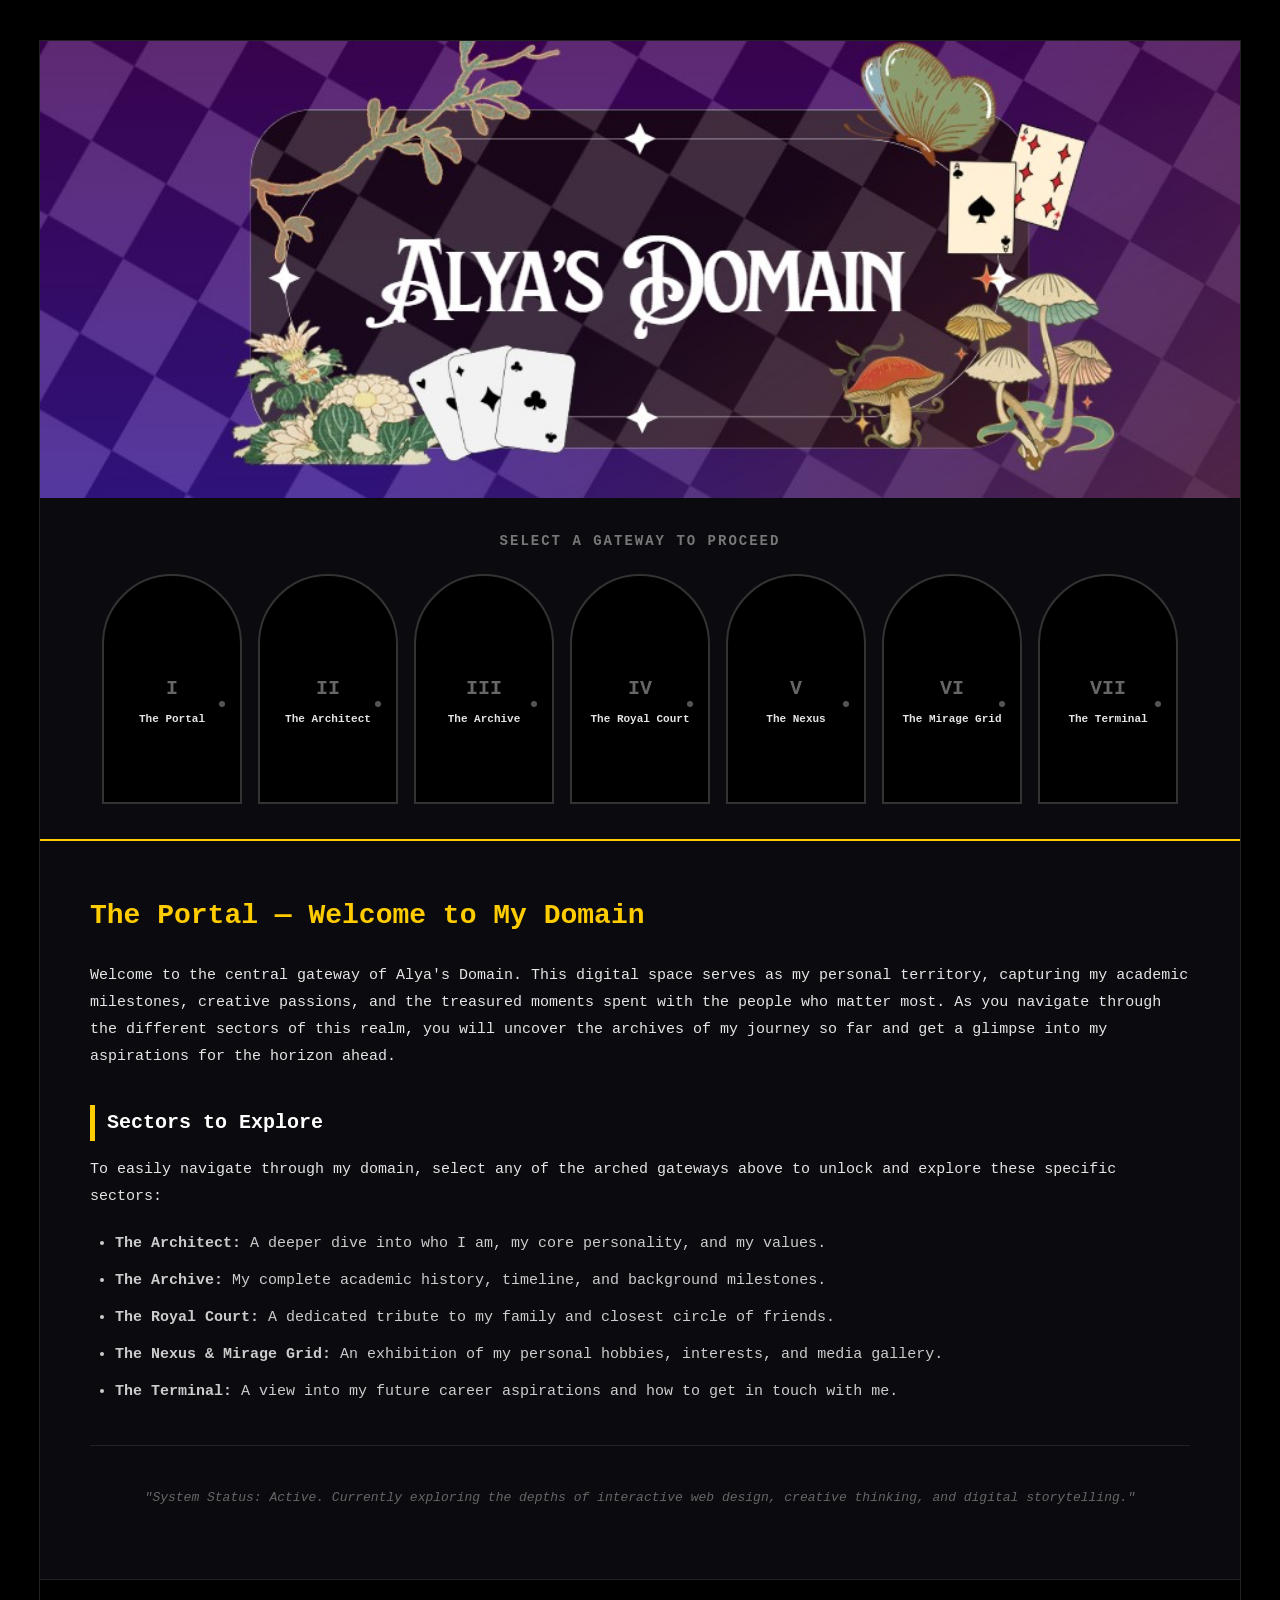
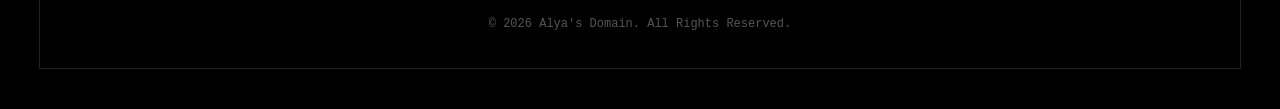
==== index.html @ 8f6d0d11 "Add files via upload first upload" ====
<?xml version="1.0" encoding="UTF-8"?>
<!DOCTYPE html PUBLIC "-//W3C//DTD XHTML 1.0 Strict//EN" "http://www.w3.org/TR/xhtml1/DTD/xhtml1-strict.dtd">
<html xmlns="http://www.w3.org/1999/xhtml" xml:lang="en" lang="en">
<head>
    <meta http-equiv="Content-Type" content="text/html; charset=UTF-8" />
    <title>Alya's Domain — The Portal</title>
    <link rel="stylesheet" type="text/css" href="style.css" />
</head>
<body>

    <!-- MAIN WRAPPER CONTAINER -->
    <div id="main-container">

        <!-- 1.0 HEADER AREA (UPDATED BANNER FILE NAME) -->
        <div id="header-area">
            <img src="banner.jpg" alt="Alya's Domain - Step Inside, My Whimsical World Awaits You" />
        </div>

        <!-- 2.0 ARCHED DOOR NAVIGATION MENU -->
        <div id="nav-container">
            <h2>Select a Gateway to Proceed</h2>
            
            <div id="doors-grid">
                <a href="index.html" class="door">
                    <span class="door-number">I</span>
                    <span class="door-title">The Portal</span>
                </a>
                
                <a href="about.html" class="door">
                    <span class="door-number">II</span>
                    <span class="door-title">The Architect</span>
                </a>
                
                <a href="education.html" class="door">
                    <span class="door-number">III</span>
                    <span class="door-title">The Archive</span>
                </a>
                
                <a href="family.html" class="door">
                    <span class="door-number">IV</span>
                    <span class="door-title">The Royal Court</span>
                </a>
                
                <a href="hobbies.html" class="door">
                    <span class="door-number">V</span>
                    <span class="door-title">The Nexus</span>
                </a>
                
                <a href="gallery.html" class="door">
                    <span class="door-number">VI</span>
                    <span class="door-title">The Mirage Grid</span>
                </a>
                
                <a href="contact.html" class="door">
                    <span class="door-number">VII</span>
                    <span class="door-title">The Terminal</span>
                </a>
            </div>
        </div>

        <!-- 3.0 MAIN CONTENT AREA -->
        <div id="content-area">
            <h1>The Portal — Welcome to My Domain</h1>
            
            <p>Welcome to the central gateway of Alya's Domain. This digital space serves as my personal territory, capturing my academic milestones, creative passions, and the treasured moments spent with the people who matter most. As you navigate through the different sectors of this realm, you will uncover the archives of my journey so far and get a glimpse into my aspirations for the horizon ahead.</p>

            <h2>Sectors to Explore</h2>
            <p>To easily navigate through my domain, select any of the arched gateways above to unlock and explore these specific sectors:</p>
            
            <ul>
                <li><strong>The Architect:</strong> A deeper dive into who I am, my core personality, and my values.</li>
                <li><strong>The Archive:</strong> My complete academic history, timeline, and background milestones.</li>
                <li><strong>The Royal Court:</strong> A dedicated tribute to my family and closest circle of friends.</li>
                <li><strong>The Nexus &amp; Mirage Grid:</strong> An exhibition of my personal hobbies, interests, and media gallery.</li>
                <li><strong>The Terminal:</strong> A view into my future career aspirations and how to get in touch with me.</li>
            </ul>

            <hr />

            <p class="status-text"><em>"System Status: Active. Currently exploring the depths of interactive web design, creative thinking, and digital storytelling."</em></p>
        </div>

        <!-- 4.0 FOOTER AREA -->
        <div id="footer-area">
            <p>&copy; 2026 Alya's Domain. All Rights Reserved.</p>
        </div>

    </div> <!-- End of main-container -->

</body>
</html>
---- style.css ----
@charset "UTF-8";

/* ==========================================================================
   1.0 GLOBAL STYLES & RESET (UPDATED FOR COURIER & PITCH-BLACK THEME)
   ========================================================================== */
html, body {
    margin: 0;
    padding: 0;
    background-color: #000000; /* Pure black outer background */
    color: #e5e5e5;            /* Stark typewriter silver-white text */
    font-family: 'Courier New', Courier, monospace; /* Monospaced typewriter font */
}

/* Main Centered Container Grid */
#main-container {
    max-width: 1200px;        
    width: 95%;               
    margin: 40px auto;        
    background-color: #0b0a0f; /* Dark charcoal interior body box for subtle contrast */
    border: 1px solid #222222; /* Clean, subtle border line */
    box-shadow: 0px 10px 40px rgba(0,0,0,0.9);
}

/* ==========================================================================
   2.0 HEADER AREA (BANNER)
   ========================================================================== */
#header-area {
    text-align: center;
    background-color: #000000;
}

#header-area img {
    width: 100%;
    height: auto;
    display: block;
}

/* ==========================================================================
   3.0 ARCHED DOOR NAVIGATION BAR
   ========================================================================== */
#nav-container {
    background-color: #0b0a0f;
    padding: 35px 15px;
    text-align: center;
    border-bottom: 2px solid #ffcc00; /* Signature gold border */
}

#nav-container h2 {
    color: #777777;
    font-size: 14px;
    text-transform: uppercase;
    letter-spacing: 2px;
    margin-top: 0;
    margin-bottom: 25px;
}

/* Flex layout to align all 7 doors side-by-side */
#doors-grid {
    display: flex;
    justify-content: center;
    gap: 16px;
    flex-wrap: wrap; 
}

/* Individual Arched Door Settings */
.door {
    display: flex;
    flex-direction: column;
    justify-content: center;
    align-items: center;
    
    width: 140px;
    height: 230px;
    background-color: #000000; /* Contrast door fill with background */
    border: 2px solid #333333;  
    
    /* Arched gateway style */
    border-radius: 100px 100px 0px 0px; 
    
    text-decoration: none;
    position: relative;
    cursor: pointer;
    padding-top: 25px;
    box-sizing: border-box;
    transition: all 0.4s cubic-bezier(0.25, 0.8, 0.25, 1);
}

/* Small Doorknob Detail */
.door::after {
    content: '';
    position: absolute;
    right: 15px;
    top: 55%;
    width: 6px;
    height: 6px;
    background-color: #555555;
    border-radius: 50%;
    transition: background-color 0.4s ease;
}

/* Text Element formatting inside doors */
.door-number {
    font-size: 20px;
    font-weight: bold;
    color: #666666;
    margin-bottom: 12px;
    transition: color 0.4s ease;
}

.door-title {
    font-size: 11px;
    font-weight: bold;
    color: #e5e5e5;
    text-align: center;
    padding: 0 6px;
    line-height: 1.4;
    transition: color 0.4s ease;
}

/* 3.1 INTERACTIVE HOVER ACTIONS (Secures Link Customization Marks) */
.door:hover {
    transform: translateY(-10px);    
    background-color: #111116;       
    border-color: #ffcc00;           /* Glowing gold arch trim */
    box-shadow: 0px 10px 20px rgba(255, 204, 0, 0.15);
}

.door:hover::after {
    background-color: #ffcc00;       
    box-shadow: 0 0 5px #ffcc00;
}

.door:hover .door-number {
    color: #ffcc00;
}

.door:hover .door-title {
    color: #ffffff;
    text-shadow: 0 0 5px rgba(255, 204, 0, 0.5);
}

.door:visited .door-number {
    opacity: 0.5; 
}

/* ==========================================================================
   4.0 MAIN CONTENT LAYOUT
   ========================================================================== */
#content-area {
    padding: 50px;
    line-height: 1.8;
}

#content-area h1 {
    color: #ffcc00; /* Gold headline accent */
    font-size: 28px;
    font-weight: bold;
    margin-top: 0;
    margin-bottom: 20px;
}

#content-area h2 {
    color: #ffffff;
    font-size: 20px;
    font-weight: bold;
    margin-top: 35px;
    margin-bottom: 15px;
    border-left: 5px solid #ffcc00;
    padding-left: 12px;
}

#content-area p {
    font-size: 15px;
    margin-bottom: 20px;
}

/* Bullet List Structuring */
#content-area ul {
    margin-bottom: 30px;
    padding-left: 25px;
}

#content-area li {
    font-size: 15px;
    margin-bottom: 10px;
    color: #cccccc;
}

#content-area hr {
    border: 0;
    height: 1px;
    background: #222222;
    margin: 40px 0;
}

.status-text {
    color: #666666 !important;
    font-size: 13px !important;
    text-align: center;
}

/* ==========================================================================
   5.0 FOOTER LAYOUT
   ========================================================================== */
#footer-area {
    background-color: #000000;
    padding: 25px;
    text-align: center;
    font-size: 12px;
    color: #555555;
    border-top: 1px solid #222222;
}

/* ==========================================================================
   6.0 TABLE CUSTOMIZATION (FOR THE ARCHITECT & ARCHIVE)
   ========================================================================= */
table {
    border-collapse: collapse;
    background-color: #000000;
    margin-top: 20px;
}

table td {
    border: 2px solid #222222;
    color: #e5e5e5;
    font-size: 15px;
}

/* Gives the table header row a subtle text color accent */
table thead tr td {
    border-bottom: 2px solid #ffcc00 !important;
}

/* ==========================================================================
   7.0 FAMILY GRID LAYOUT (COMPACT HORIZONTAL EDITION)
   ========================================================================== */
.family-grid {
    display: flex;
    flex-wrap: wrap;
    gap: 15px;
    margin-bottom: 35px;
    justify-content: center; /* Centers the row of photos */
}

/* Individual photo frames - Downsized to fit 4 in a row */
.family-card {
    background-color: #000000;
    border: 2px solid #222222;
    padding: 8px;
    width: 22%; /* Fits 4 cards beautifully across the 1200px container */
    min-width: 160px; /* Prevents them from getting unreadably small */
    box-sizing: border-box;
    text-align: center;
    transition: all 0.4s ease;
}

.family-card img {
    width: 100%;
    height: 180px;       /* Forces all images to have the exact same height */
    object-fit: cover;   /* Crops them cleanly so they don't look squished or stretched */
    display: block;
    border: 1px solid #111116;
}

/* Caption under each family picture */
.family-card .caption {
    font-size: 11px;
    color: #666666;
    margin: 8px 0 0 0;
    text-transform: uppercase;
    letter-spacing: 1px;
    transition: color 0.4s ease;
}

/* Interaction Hover Effect */
.family-card:hover {
    border-color: #ffcc00;
    box-shadow: 0px 5px 15px rgba(255, 204, 0, 0.15);
    transform: translateY(-5px);
}

.family-card:hover .caption {
    color: #ffcc00;
}

/* ==========================================================================
   8.0 MULTI-COLUMN HOBBIES LAYOUT
   ========================================================================== */
.hobbies-container {
    display: flex;
    flex-wrap: wrap;
    gap: 20px;
    margin-top: 30px;
    justify-content: space-between;
}

/* Individual Columns */
.hobby-column {
    background-color: #000000;
    border: 2px solid #222222;
    padding: 20px;
    width: 31%; /* Sets up 3 clean columns side-by-side */
    min-width: 280px; /* Ensures text looks good on small tablet layouts */
    box-sizing: border-box;
    transition: all 0.4s ease;
}

.hobby-column h3 {
    color: #ffcc00; /* Signature Gold Sub-headers */
    font-size: 16px;
    margin-top: 0;
    margin-bottom: 15px;
    text-transform: uppercase;
    letter-spacing: 1px;
    border-bottom: 1px dashed #333333;
    padding-bottom: 10px;
}

.hobby-column p {
    font-size: 14px !important;
    line-height: 1.6;
    margin-bottom: 15px;
}

/* Interaction Focus Glow */
.hobby-column:hover {
    border-color: #ffcc00;
    box-shadow: 0px 5px 15px rgba(255, 204, 0, 0.1);
    transform: translateY(-3px);
}

/* Stack into a single vertical column on mobile phones */
@media (max-width: 900px) {
    .hobby-column {
        width: 100%;
    }
}

/* ==========================================================================
   9.0 COMPACT MULTIMEDIA SYSTEM (THE MIRAGE GRID)
   ========================================================================== */
/* The 3-Column Image Matrix (Fits 6 photos perfectly as 2 rows of 3) */
.gallery-matrix {
    display: flex;
    flex-wrap: wrap;
    gap: 15px;
    margin-bottom: 40px;
    justify-content: space-between;
}

.gallery-item {
    background-color: #000000;
    border: 2px solid #222222;
    padding: 8px;
    width: 31.5%; /* Keeps them perfectly aligned in sets of three */
    min-width: 250px;
    box-sizing: border-box;
    text-align: center;
    transition: all 0.4s ease;
}

.gallery-item img {
    width: 100%;
    height: 180px; /* Uniform height keeps your layout balanced */
    object-fit: cover;
    border: 1px solid #111116;
}

.caption, .file-spec {
    font-size: 11px;
    color: #666666;
    margin: 8px 0 0 0;
    text-transform: uppercase;
    letter-spacing: 1px;
}

/* Audio Player Container Box */
.media-stream-box {
    background-color: #000000;
    border: 2px solid #222222;
    padding: 20px;
    margin-bottom: 40px;
    box-sizing: border-box;
    transition: all 0.4s ease;
}

.media-stream-box h3, .video-card h3 {
    color: #ffcc00;
    font-size: 14px;
    margin-top: 0;
    margin-bottom: 12px;
    text-transform: uppercase;
    letter-spacing: 1px;
}

.audio-control-layer {
    padding: 10px 0;
}

audio {
    width: 100%;
    filter: invert(90%) hue-rotate(180deg); /* Dark mode audio player override */
}

/* Video Columns Layout (Side-by-Side) */
.video-matrix {
    display: flex;
    gap: 20px;
    flex-wrap: wrap;
}

.video-card {
    background-color: #000000;
    border: 2px solid #222222;
    padding: 20px;
    width: 48.5%; /* Two neat, equal columns */
    min-width: 280px;
    box-sizing: border-box;
    transition: all 0.4s ease;
}

.video-frame video {
    border: 1px solid #222222;
    background-color: #000000;
    display: block;
}

/* Master Hover Focus Effects */
.gallery-item:hover, .media-stream-box:hover, .video-card:hover {
    border-color: #ffcc00;
    box-shadow: 0px 5px 15px rgba(255, 204, 0, 0.15);
    transform: translateY(-3px);
}

/* Responsive adjustment for portable screens */
@media (max-width: 800px) {
    .gallery-item, .video-card {
        width: 100%;
    }
}

/* ==========================================================================
   10.0 INTERACTIVE FORM STYLING (THE TERMINAL)
   ========================================================================== */
#terminal-form-box {
    background-color: #000000;
    border: 2px solid #222222;
    padding: 30px;
    margin: 30px 0 40px 0;
    box-sizing: border-box;
}

#terminal-form-box h2 {
    color: #ffcc00 !important;
    font-size: 16px;
    margin-top: 0 !important;
    border: none !important;
    padding: 0 !important;
    margin-bottom: 25px;
}

/* Individual Form Formatting rows */
.form-group {
    margin-bottom: 20px;
    display: flex;
    flex-direction: column;
}

.form-group label {
    font-size: 13px;
    color: #ffcc00;
    margin-bottom: 8px;
    text-transform: uppercase;
    letter-spacing: 1px;
}

/* Style for inputs, select, and textarea */
.form-group input[type="text"], 
.form-group select, 
.form-group textarea {
    background-color: #111116;
    border: 1px solid #333333;
    padding: 12px;
    font-family: 'Courier New', Courier, monospace;
    color: #ffffff;
    font-size: 14px;
    box-sizing: border-box;
    transition: all 0.3s ease;
}

/* Focus illumination highlight */
.form-group input[type="text"]:focus, 
.form-group select:focus, 
.form-group textarea:focus {
    outline: none;
    border-color: #ffcc00;
    background-color: #000000;
    box-shadow: 0 0 8px rgba(255, 204, 0, 0.2);
}

/* Button Formatting Container */
.form-button-layer {
    display: flex;
    gap: 15px;
    justify-content: flex-end;
    margin-top: 25px;
}

/* Universal Typewriter Buttons */
.btn-terminal {
    font-family: 'Courier New', Courier, monospace;
    padding: 12px 24px;
    font-size: 13px;
    font-weight: bold;
    cursor: pointer;
    border: 2px solid #333333;
    background-color: #111116;
    color: #cccccc;
    transition: all 0.3s ease;
}

/* Hover Adjustments for Buttons */
.submit-btn:hover {
    border-color: #ffcc00;
    background-color: #ffcc00;
    color: #000000;
    box-shadow: 0 0 10px rgba(255, 204, 0, 0.3);
}

.reset-btn:hover {
    border-color: #ff3333;
    background-color: #ff3333;
    color: #ffffff;
    box-shadow: 0 0 10px rgba(255, 51, 51, 0.3);
}
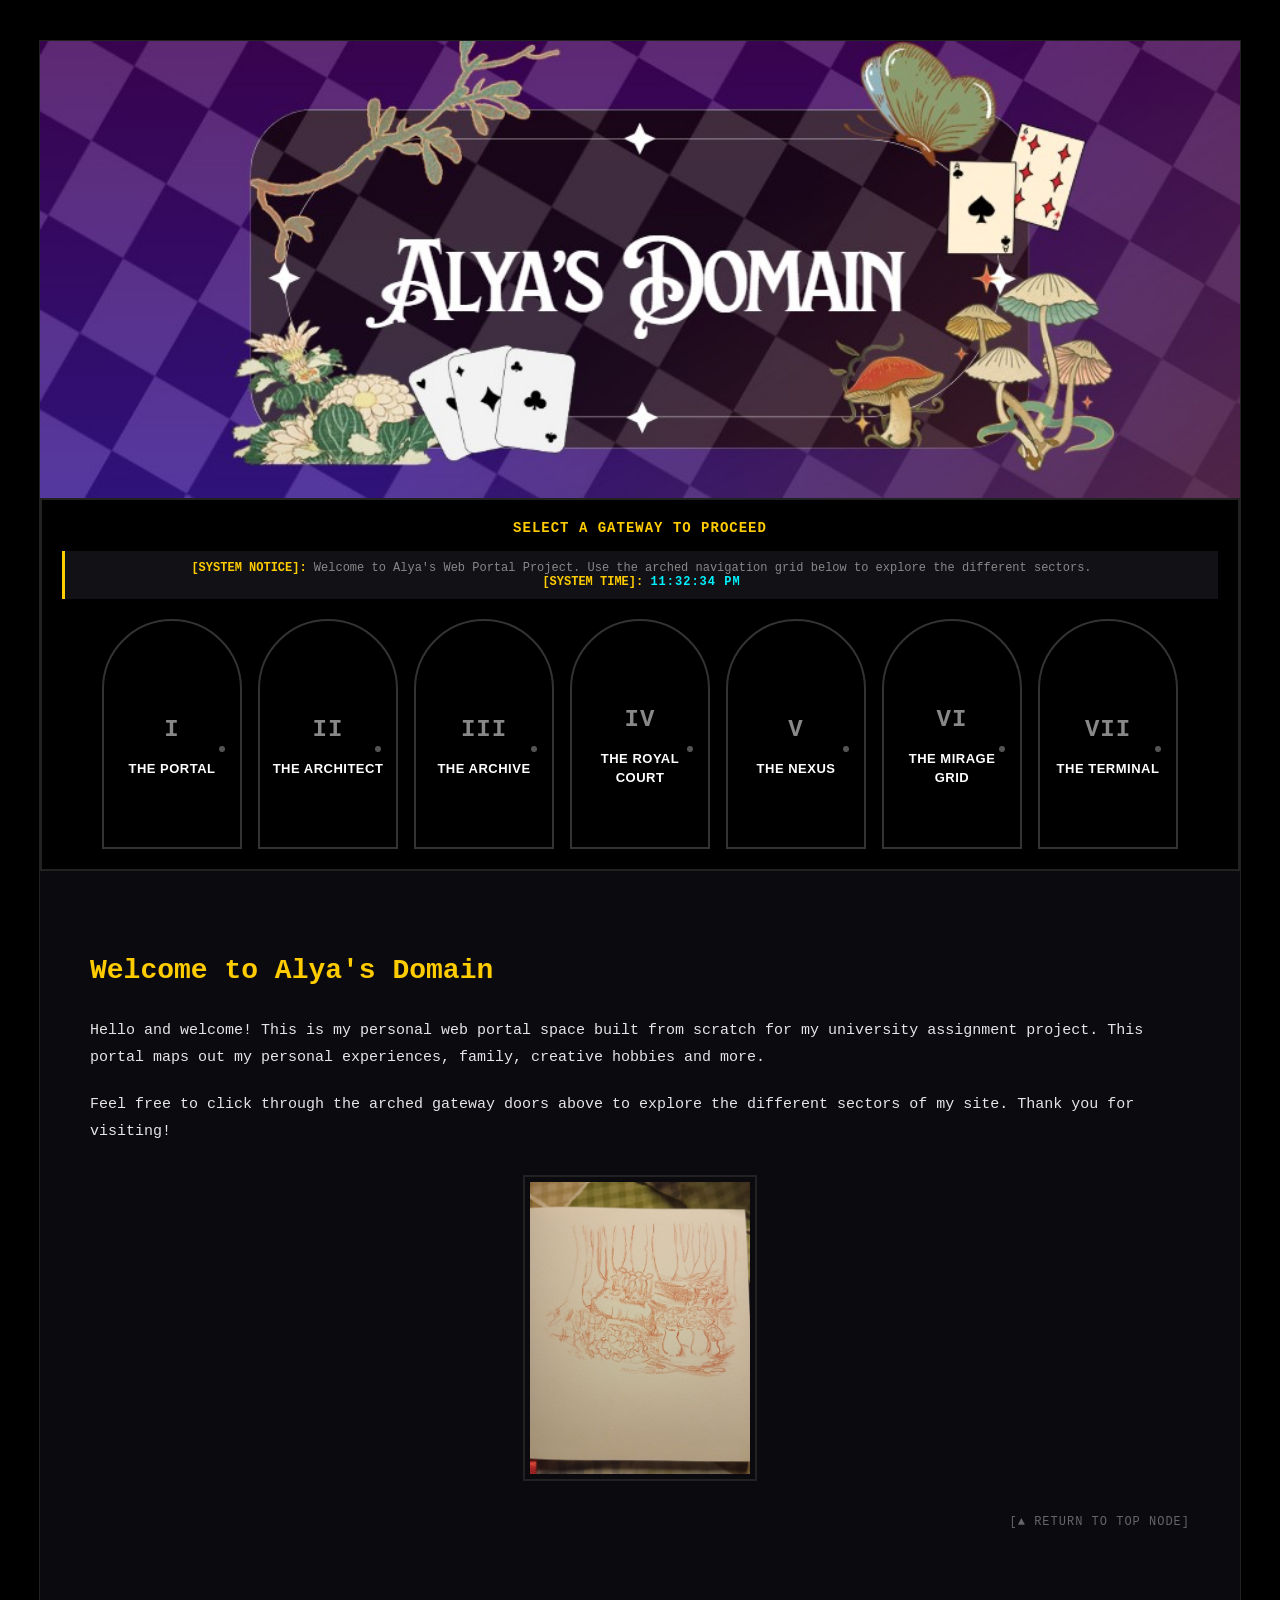
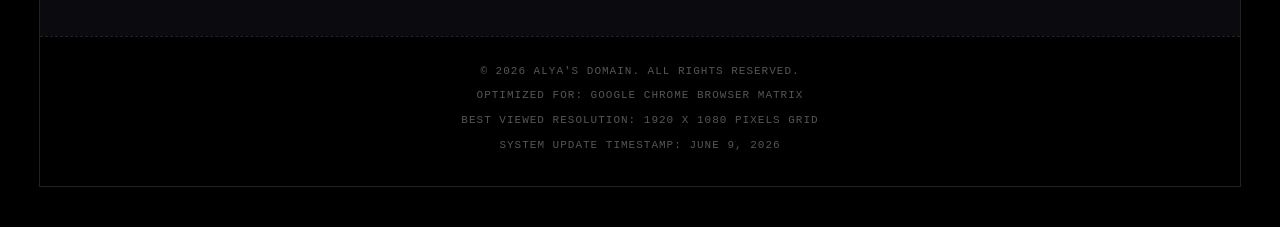
==== commit 9ebac022: "Add files via upload" ====
--- a/index.html
+++ b/index.html
@@ -3,54 +3,81 @@
 <html xmlns="http://www.w3.org/1999/xhtml" xml:lang="en" lang="en">
 <head>
     <meta http-equiv="Content-Type" content="text/html; charset=UTF-8" />
-    <title>Alya's Domain — The Portal</title>
+    <title>Alya's Domain — Home</title>
     <link rel="stylesheet" type="text/css" href="style.css" />
+    
+<script type="text/javascript">
+//<![CDATA[
+function startTerminalClock() {
+    // 1. Grab the current date and time from the visitor's computer
+    var today = new Date();
+    var h = today.getHours();
+    var m = today.getMinutes();
+    var s = today.getSeconds();
+    var ampm = h >= 12 ? 'PM' : 'AM';
+    
+    // Convert from 24-hour time to friendly 12-hour layout
+    h = h % 12;
+    h = h ? h : 12; 
+    
+    // 2. Add a zero in front of numbers < 10 (so it reads 10:05:09 instead of 10:5:9)
+    if (h < 10) { h = "0" + h; }
+    if (m < 10) { m = "0" + m; }
+    if (s < 10) { s = "0" + s; }
+    
+    // 3. Inject the formatted text string directly into our HTML clock span
+    document.getElementById('terminal-clock').innerHTML = h + ":" + m + ":" + s + " " + ampm;
+    
+    // 4. Instruct the browser to run this entire routine again in 1 second
+    setTimeout(startTerminalClock, 1000);
+}
+//]]>
+</script>
 </head>
-<body>
+<body onload="startTerminalClock();">
 
-    <!-- MAIN WRAPPER CONTAINER -->
+    <div id="top-node"></div>
+
     <div id="main-container">
 
-        <!-- 1.0 HEADER AREA (UPDATED BANNER FILE NAME) -->
         <div id="header-area">
-            <img src="banner.jpg" alt="Alya's Domain - Step Inside, My Whimsical World Awaits You" />
+            <img src="banner.jpg" alt="Alya's Domain Header Banner Layout Image" />
         </div>
 
-        <!-- 2.0 ARCHED DOOR NAVIGATION MENU -->
         <div id="nav-container">
             <h2>Select a Gateway to Proceed</h2>
+            
+            <div class="nav-announcement">
+    <strong>[SYSTEM NOTICE]:</strong> Welcome to Alya's Web Portal Project. Use the arched navigation grid below to explore the different sectors.
+    <br />
+    <strong>[SYSTEM TIME]:</strong> <span id="terminal-clock" style="color: #00f2fe; font-weight: bold; letter-spacing: 1px;">00:00:00 AM</span>
+            </div>
             
             <div id="doors-grid">
                 <a href="index.html" class="door">
                     <span class="door-number">I</span>
                     <span class="door-title">The Portal</span>
                 </a>
-                
                 <a href="about.html" class="door">
                     <span class="door-number">II</span>
                     <span class="door-title">The Architect</span>
                 </a>
-                
                 <a href="education.html" class="door">
                     <span class="door-number">III</span>
                     <span class="door-title">The Archive</span>
                 </a>
-                
                 <a href="family.html" class="door">
                     <span class="door-number">IV</span>
                     <span class="door-title">The Royal Court</span>
                 </a>
-                
                 <a href="hobbies.html" class="door">
                     <span class="door-number">V</span>
                     <span class="door-title">The Nexus</span>
                 </a>
-                
                 <a href="gallery.html" class="door">
                     <span class="door-number">VI</span>
                     <span class="door-title">The Mirage Grid</span>
                 </a>
-                
                 <a href="contact.html" class="door">
                     <span class="door-number">VII</span>
                     <span class="door-title">The Terminal</span>
@@ -58,34 +85,26 @@
             </div>
         </div>
 
-        <!-- 3.0 MAIN CONTENT AREA -->
         <div id="content-area">
-            <h1>The Portal — Welcome to My Domain</h1>
+            <h1>Welcome to Alya's Domain</h1>
+            <p>Hello and welcome! This is my personal web portal space built from scratch for my university assignment project. This portal maps out my personal experiences, family, creative hobbies and more.</p>
             
-            <p>Welcome to the central gateway of Alya's Domain. This digital space serves as my personal territory, capturing my academic milestones, creative passions, and the treasured moments spent with the people who matter most. As you navigate through the different sectors of this realm, you will uncover the archives of my journey so far and get a glimpse into my aspirations for the horizon ahead.</p>
-
-            <h2>Sectors to Explore</h2>
-            <p>To easily navigate through my domain, select any of the arched gateways above to unlock and explore these specific sectors:</p>
+            <p>Feel free to click through the arched gateway doors above to explore the different sectors of my site. Thank you for visiting!</p>
             
-            <ul>
-                <li><strong>The Architect:</strong> A deeper dive into who I am, my core personality, and my values.</li>
-                <li><strong>The Archive:</strong> My complete academic history, timeline, and background milestones.</li>
-                <li><strong>The Royal Court:</strong> A dedicated tribute to my family and closest circle of friends.</li>
-                <li><strong>The Nexus &amp; Mirage Grid:</strong> An exhibition of my personal hobbies, interests, and media gallery.</li>
-                <li><strong>The Terminal:</strong> A view into my future career aspirations and how to get in touch with me.</li>
-            </ul>
-
-            <hr />
-
-            <p class="status-text"><em>"System Status: Active. Currently exploring the depths of interactive web design, creative thinking, and digital storytelling."</em></p>
+           <div style="text-align: center; margin-top: 30px;">
+                <img src="mushroom.jpeg" alt="Alya's Domain Welcome Frame" style="border: 2px solid #222222; max-width: 220px; width: 100%; padding: 5px; background-color: #0b0a0f;" />
+            </div>           
+            <div style="text-align: right;">
+                <a href="#top-node" class="terminal-anchor">[▲ Return to Top Node]</a>
+            </div>
         </div>
 
-        <!-- 4.0 FOOTER AREA -->
         <div id="footer-area">
-            <p>&copy; 2026 Alya's Domain. All Rights Reserved.</p>
+            <p class="footer-disclaimer">&copy; 2026 Alya's Domain. All Rights Reserved.</p>
+            <p class="footer-disclaimer">Optimized for: Google Chrome Browser Matrix</p>
+            <p class="footer-disclaimer">Best Viewed Resolution: 1920 x 1080 Pixels Grid</p>
+            <p class="footer-disclaimer">System Update Timestamp: June 9, 2026</p>
         </div>
 
-    </div> <!-- End of main-container -->
-
-</body>
+    </div> </body>
 </html>
--- a/style.css
+++ b/style.css
@@ -98,22 +98,27 @@
     transition: background-color 0.4s ease;
 }
 
-/* Text Element formatting inside doors */
+/* Text Element formatting inside doors — ENHANCED CLARITY */
 .door-number {
-    font-size: 20px;
-    font-weight: bold;
-    color: #666666;
-    margin-bottom: 12px;
+    font-family: "Courier New", Courier, monospace; /* Clean, cyber-style tech font */
+    font-size: 24px;         /* Bumped up from 20px so numbers are highly distinct */
+    font-weight: 800;        /* Extra bold weight */
+    color: #888888;          /* Brightened idle state */
+    letter-spacing: 1px;
+    margin-bottom: 16px;     /* Added spacing between number and title */
     transition: color 0.4s ease;
 }
 
 .door-title {
-    font-size: 11px;
-    font-weight: bold;
-    color: #e5e5e5;
-    text-align: center;
-    padding: 0 6px;
-    line-height: 1.4;
+    font-family: "Segoe UI", Arial, sans-serif; /* Clean, modern sans-serif for sharp reading */
+    font-size: 13px;         /* Bumped up from 11px to make it instantly legible */
+    font-weight: 700;        /* Bold weight so the letters don't look blurry */
+    color: #ffffff;          /* Changed idle color to pure white for maximum contrast */
+    text-transform: uppercase; /* Makes the title stand out clearly */
+    text-align: center;
+    padding: 0 10px;
+    line-height: 1.5;        /* Better line spacing so words don't bunch up */
+    letter-spacing: 0.5px;   /* Minor breathing room between letters */
     transition: color 0.4s ease;
 }
 
@@ -142,6 +147,52 @@
 .door:visited .door-number {
     opacity: 0.5; 
 }
+
+/* ==========================================================================
+   3.2 INDIVIDUAL DOOR COLOR SPECTRUMS (USING NTH-CHILD)
+   ========================================================================== */
+
+/* Door I: The Portal (Vibrant Turquoise / Cyan) */
+.door:nth-child(1):hover { border-color: #00f2fe; box-shadow: 0px 10px 20px rgba(0, 242, 254, 0.2); }
+.door:nth-child(1):hover::after { background-color: #00f2fe; box-shadow: 0 0 5px #00f2fe; }
+.door:nth-child(1):hover .door-number { color: #00f2fe; }
+.door:nth-child(1):hover .door-title { text-shadow: 0 0 5px rgba(0, 242, 254, 0.6); }
+
+/* Door II: The Architect (Neon Green) */
+.door:nth-child(2):hover { border-color: #38ef7d; box-shadow: 0px 10px 20px rgba(56, 239, 125, 0.2); }
+.door:nth-child(2):hover::after { background-color: #38ef7d; box-shadow: 0 0 5px #38ef7d; }
+.door:nth-child(2):hover .door-number { color: #38ef7d; }
+.door:nth-child(2):hover .door-title { text-shadow: 0 0 5px rgba(56, 239, 125, 0.6); }
+
+/* Door III: The Archive (Electric Sapphire Blue) */
+.door:nth-child(3):hover { border-color: #58a6ff; box-shadow: 0px 10px 20px rgba(88, 166, 255, 0.2); }
+.door:nth-child(3):hover::after { background-color: #58a6ff; box-shadow: 0 0 5px #58a6ff; }
+.door:nth-child(3):hover .door-number { color: #58a6ff; }
+.door:nth-child(3):hover .door-title { text-shadow: 0 0 5px rgba(88, 166, 255, 0.6); }
+
+/* Door IV: The Royal Court (Signature Gold - Keep original style) */
+.door:nth-child(4):hover { border-color: #ffcc00; box-shadow: 0px 10px 20px rgba(255, 204, 0, 0.2); }
+.door:nth-child(4):hover::after { background-color: #ffcc00; box-shadow: 0 0 5px #ffcc00; }
+.door:nth-child(4):hover .door-number { color: #ffcc00; }
+.door:nth-child(4):hover .door-title { text-shadow: 0 0 5px rgba(255, 204, 0, 0.6); }
+
+/* Door V: The Nexus (Sunset Coral Orange) */
+.door:nth-child(5):hover { border-color: #ff9f43; box-shadow: 0px 10px 20px rgba(255, 159, 67, 0.2); }
+.door:nth-child(5):hover::after { background-color: #ff9f43; box-shadow: 0 0 5px #ff9f43; }
+.door:nth-child(5):hover .door-number { color: #ff9f43; }
+.door:nth-child(5):hover .door-title { text-shadow: 0 0 5px rgba(255, 159, 67, 0.6); }
+
+/* Door VI: The Mirage Grid (Vivid Orchid Purple) */
+.door:nth-child(6):hover { border-color: #9b5de5; box-shadow: 0px 10px 20px rgba(155, 93, 229, 0.2); }
+.door:nth-child(6):hover::after { background-color: #9b5de5; box-shadow: 0 0 5px #9b5de5; }
+.door:nth-child(6):hover .door-number { color: #9b5de5; }
+.door:nth-child(6):hover .door-title { text-shadow: 0 0 5px rgba(155, 93, 229, 0.6); }
+
+/* Door VII: The Terminal (Hot Magenta Pink) */
+.door:nth-child(7):hover { border-color: #f15bb5; box-shadow: 0px 10px 20px rgba(241, 91, 181, 0.2); }
+.door:nth-child(7):hover::after { background-color: #f15bb5; box-shadow: 0 0 5px #f15bb5; }
+.door:nth-child(7):hover .door-number { color: #f15bb5; }
+.door:nth-child(7):hover .door-title { text-shadow: 0 0 5px rgba(241, 91, 181, 0.6); }
 
 /* ==========================================================================
    4.0 MAIN CONTENT LAYOUT
@@ -532,4 +583,73 @@
     background-color: #ff3333;
     color: #ffffff;
     box-shadow: 0 0 10px rgba(255, 51, 51, 0.3);
+}
+
+/* ==========================================================================
+   4.0 NAVIGATION ARCHITECTURE & ANNOUNCEMENTS
+   ========================================================================== */
+#nav-container {
+    background-color: #000000;
+    border: 2px solid #222222;
+    padding: 20px;
+    margin-bottom: 25px;
+}
+
+#nav-container h2 {
+    color: #ffcc00;
+    font-size: 14px;
+    margin-top: 0;
+    margin-bottom: 15px;
+    text-transform: uppercase;
+    letter-spacing: 1px;
+}
+
+/* New Uniform Announcement Box */
+.nav-announcement {
+    background-color: #111116;
+    border-left: 3px solid #ffcc00;
+    padding: 10px;
+    margin-bottom: 20px;
+    font-size: 12px;
+    color: #888888;
+}
+
+.nav-announcement strong {
+    color: #ffcc00;
+}
+
+/* ==========================================================================
+   11.0 ANCHOR LINK & COMPREHENSIVE FOOTER DISCLAIMER
+   ========================================================================== */
+/* Back to top anchor style */
+.terminal-anchor {
+    display: inline-block;
+    margin-top: 20px;
+    font-size: 12px;
+    color: #666666;
+    text-decoration: none;
+    text-transform: uppercase;
+    letter-spacing: 1px;
+    transition: color 0.3s ease;
+}
+
+.terminal-anchor:hover {
+    color: #ffcc00;
+}
+
+/* Advanced Multi-Line Footer */
+#footer-area {
+    margin-top: 50px;
+    border-top: 1px dashed #222222;
+    padding-top: 20px;
+    text-align: center;
+}
+
+.footer-disclaimer {
+    font-size: 11px;
+    color: #555555;
+    line-height: 1.8;
+    margin: 5px 0;
+    text-transform: uppercase;
+    letter-spacing: 1px;
 }
